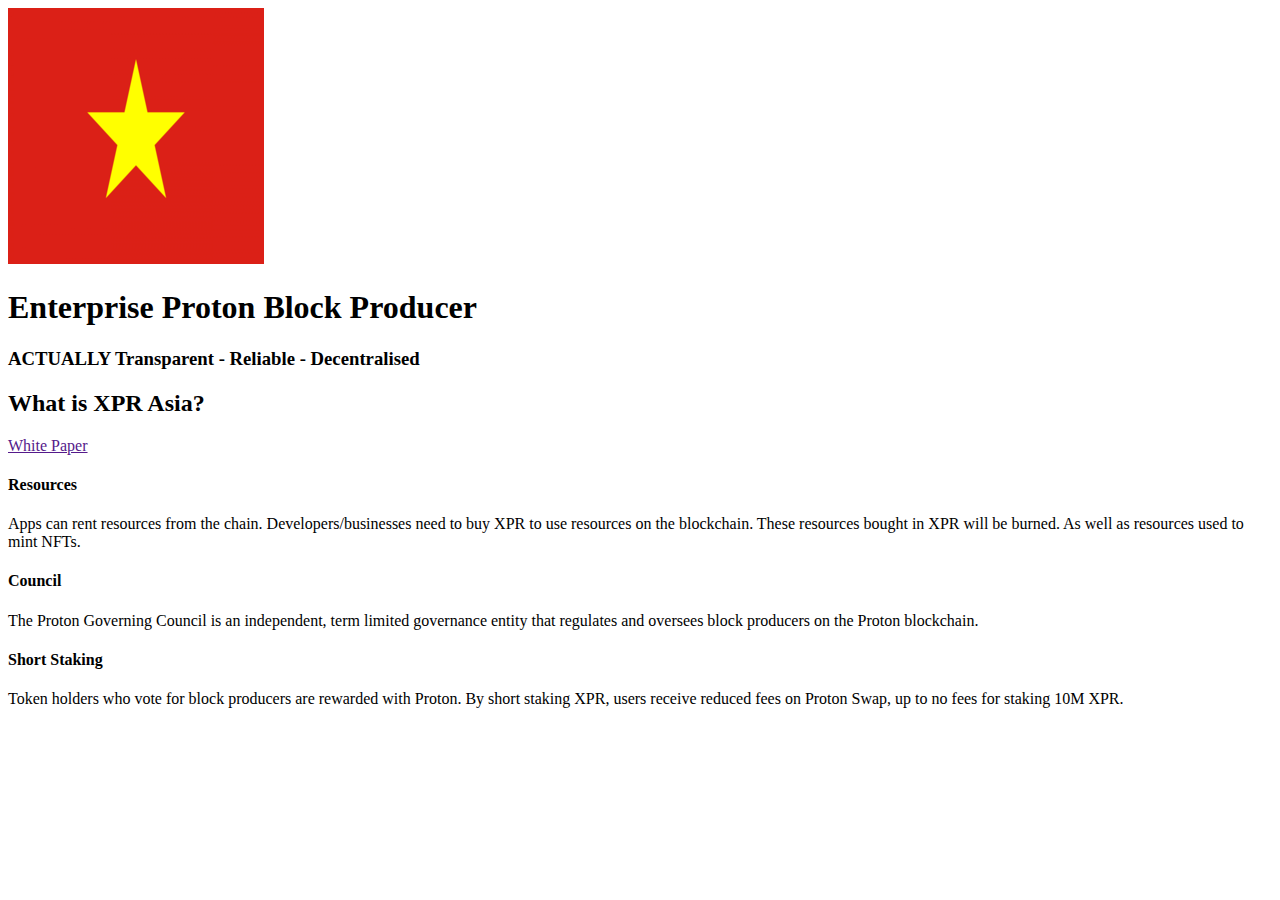
==== index.html @ 448cb106 "Add files via upload" ====
<!DOCTYPE html>
<html lang="en" dir="ltr">
  <head>
    <meta charset="utf-8">
    <title>* | XPRAsia Block Producer</title>
    <meta name="application-name" content="XPRAsia"/>
    <meta name="description" content="XPRAsia has been producing blocks for the Proton XPRAsia since 2021.">
    <meta name="keywords" content="crypto, cryptocurrency, proton, xpr">
    <meta name="author" content="XPRAsia">
    <meta name="theme-color" content="#603dd0">
    <meta name="viewport" content="width=device-width, initial-scale=1.0">
    <meta name="application-name" content="XPRAsia"/>
    <meta name="msapplication-TileColor" content="#00000" />
    <link rel="stylesheet" href="assets/css/core.css?v=1.0.1">
  </head>
  <body>
    <header>
      <img class="logo" src="Vietnamflag_256x256.jpg" alt="Asia.jpg">
      <div class="container-mid">
        <h1>Enterprise Proton Block Producer</h1>
        <h3>ACTUALLY Transparent - Reliable - Decentralised</h3>
        <div class="button-area">
         
        </div>
      </div>
    </header>
    <section class="whitepaper">
      <div class="container">
        <h2>What is XPR Asia?</h2>
        <span class="line"></span>
        <a class="btn btn-primary btn-small" href="">White Paper</a>

        <div class="cards">
          <div class="card">
            <h4>Resources</h4>
            <p>Apps can rent resources from the chain. Developers/businesses need to buy XPR to use resources on the blockchain. These resources bought in XPR will be burned. As well as resources used to mint NFTs.</p>
          </div>

          <div class="card">
            <h4>Council</h4>
            <p>The Proton Governing Council is an independent, term limited governance entity that regulates and oversees block producers on the Proton blockchain.</p>
          </div>

          <div class="card">
            <h4>Short Staking</h4>
            <p>Token holders who vote for block producers are rewarded with Proton. By short staking XPR, users receive reduced fees on Proton Swap, up to no fees for staking 10M XPR.</p>
          </div>
        </div>
      </div>
    </section>
  </body>
</html>
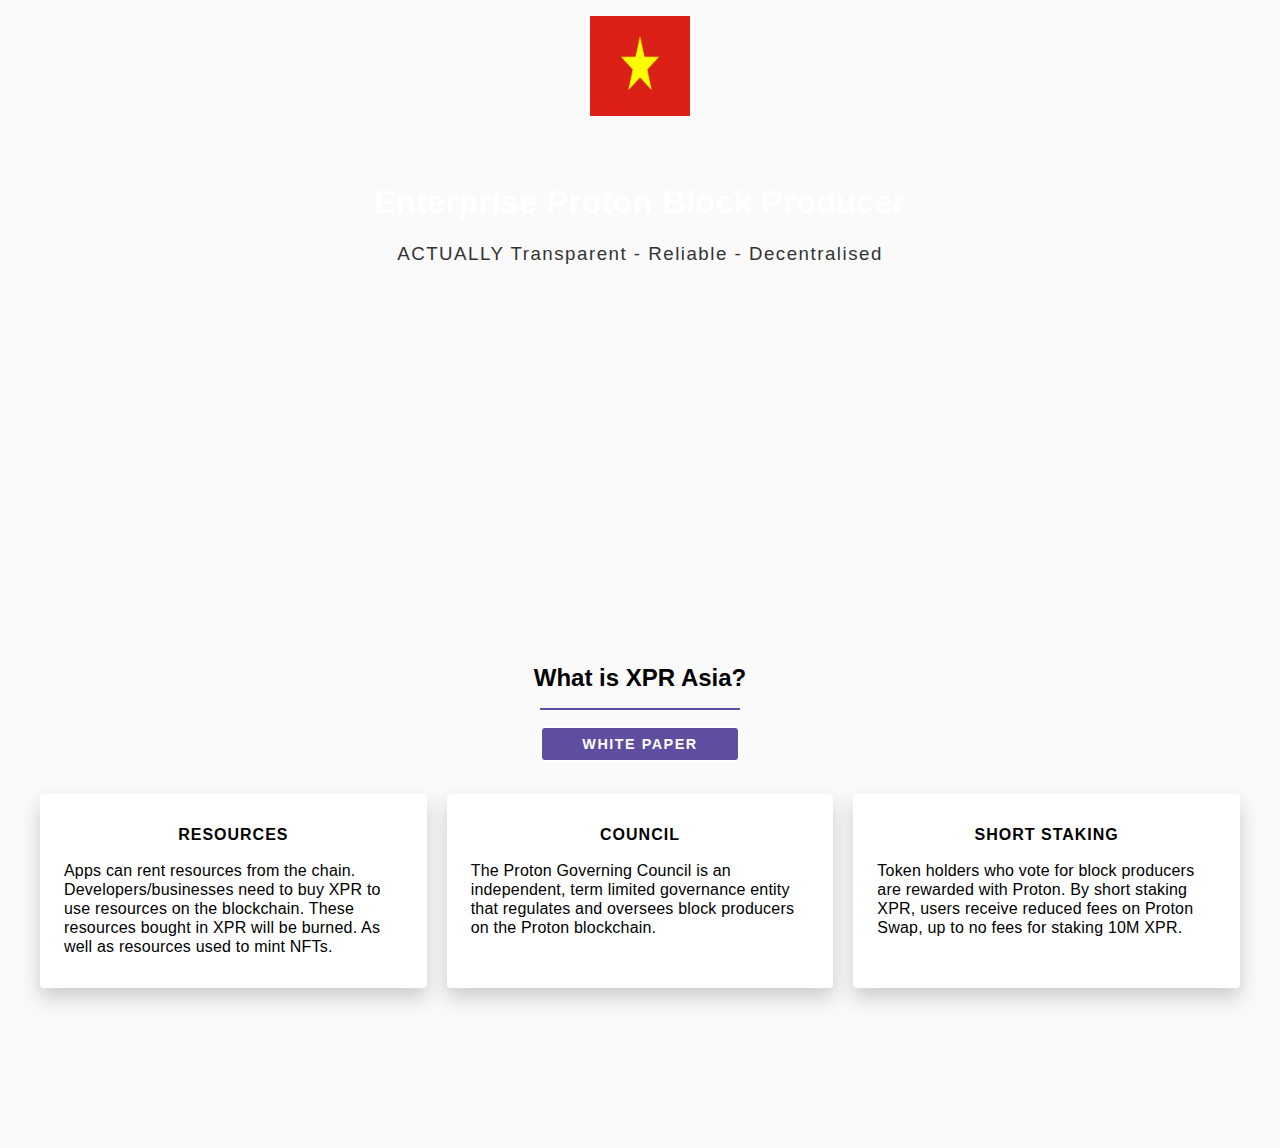
==== commit 1aebeb87: "Update index.html" ====
--- a/index.html
+++ b/index.html
@@ -12,7 +12,7 @@
     <meta name="viewport" content="width=device-width, initial-scale=1.0">
     <meta name="application-name" content="XPRAsia"/>
     <meta name="msapplication-TileColor" content="#00000" />
-    <link rel="stylesheet" href="assets/css/core.css?v=1.0.1">
+    <link rel="stylesheet" href="https://protonasia.github.io/ProtonAsia/core.css">
   </head>
   <body>
     <header>
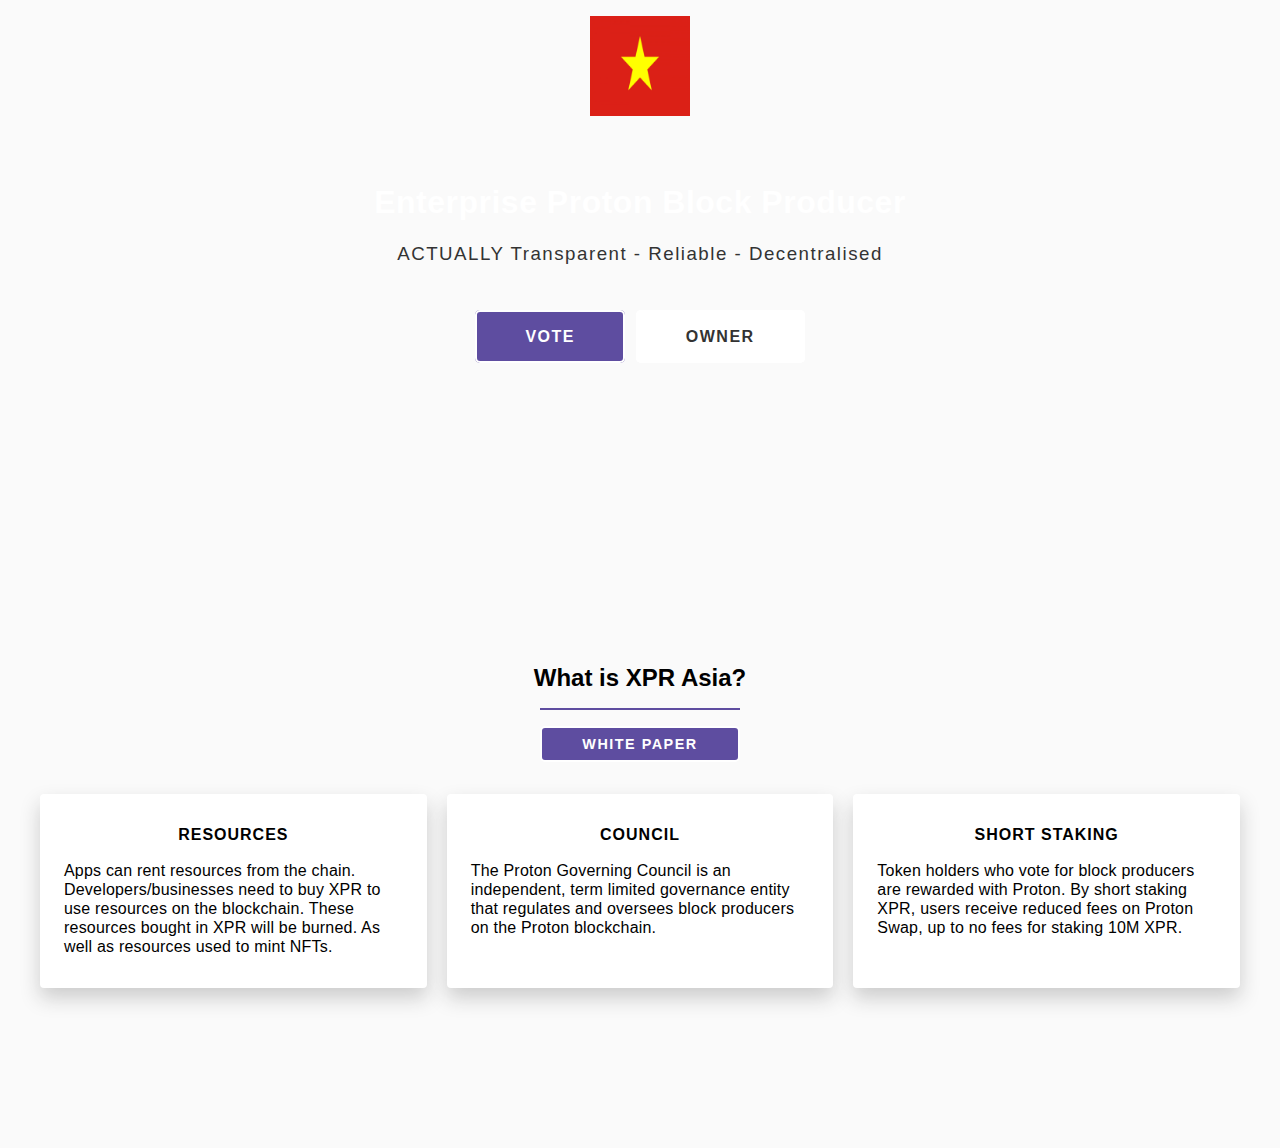
==== commit b73aceed: "Update index.html" ====
--- a/index.html
+++ b/index.html
@@ -20,8 +20,9 @@
       <div class="container-mid">
         <h1>Enterprise Proton Block Producer</h1>
         <h3>ACTUALLY Transparent - Reliable - Decentralised</h3>
-        <div class="button-area">
-         
+               <div class="button-area">
+          <a class="btn btn-primary" href="https://www.protonscan.io/vote?producers=xprasia">Vote</a>
+          <a class="btn btn-secondary" href="https://protonasia.github.io/ProtonAsia/">Owner</a>
         </div>
       </div>
     </header>
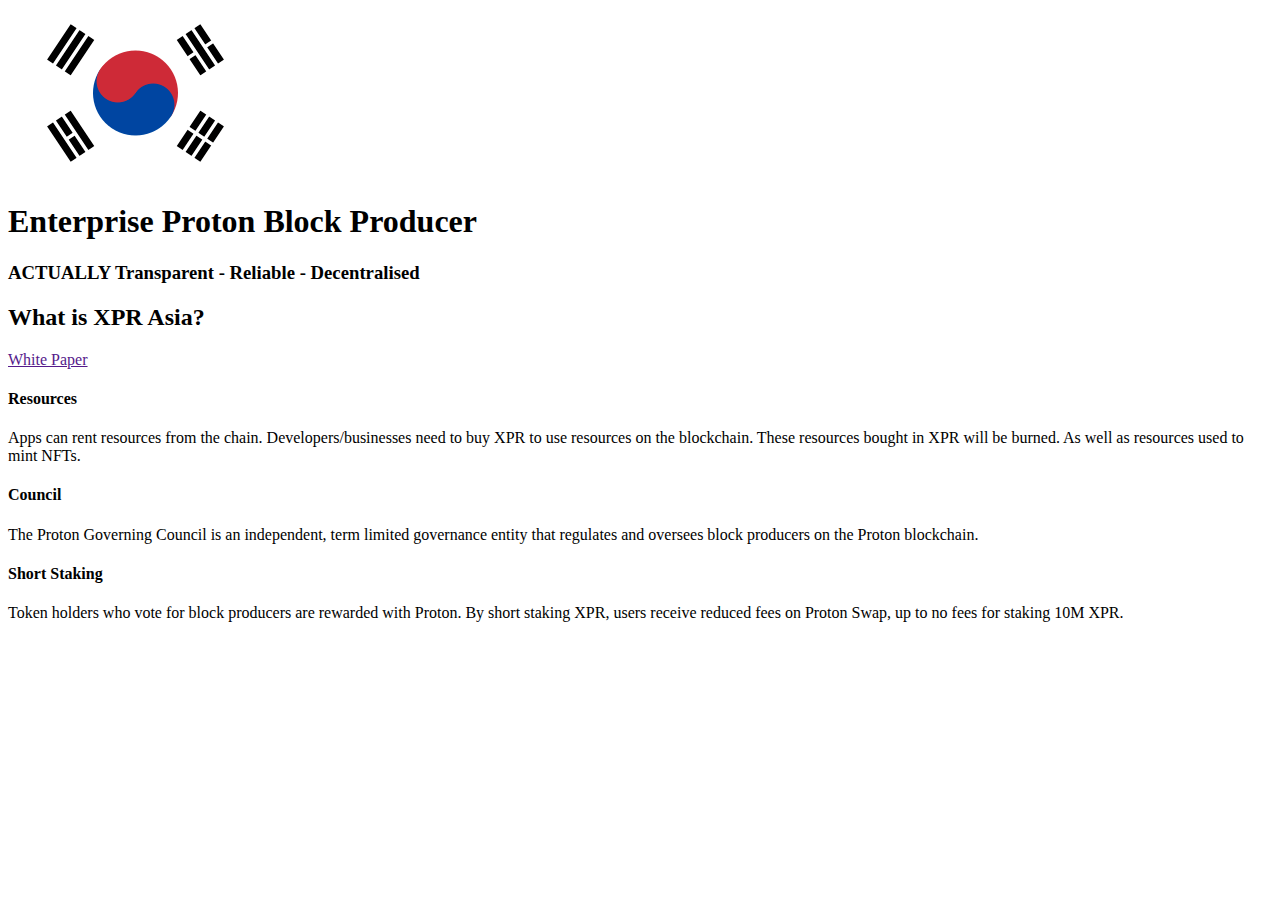
==== commit 688e5b4b: "Add files via upload" ====
--- a/index.html
+++ b/index.html
@@ -12,17 +12,16 @@
     <meta name="viewport" content="width=device-width, initial-scale=1.0">
     <meta name="application-name" content="XPRAsia"/>
     <meta name="msapplication-TileColor" content="#00000" />
-    <link rel="stylesheet" href="https://protonasia.github.io/ProtonAsia/core.css">
+    <link rel="stylesheet" href="assets/css/core.css?v=1.0.1">
   </head>
   <body>
     <header>
-      <img class="logo" src="Vietnamflag_256x256.jpg" alt="Asia.jpg">
+      <img class="logo" src="Flag_of_South_Korea.svg.png" alt="Asia.jpg">
       <div class="container-mid">
         <h1>Enterprise Proton Block Producer</h1>
         <h3>ACTUALLY Transparent - Reliable - Decentralised</h3>
-               <div class="button-area">
-          <a class="btn btn-primary" href="https://www.protonscan.io/vote?producers=xprasia">Vote</a>
-          <a class="btn btn-secondary" href="https://protonasia.github.io/ProtonAsia/">Owner</a>
+        <div class="button-area">
+
         </div>
       </div>
     </header>
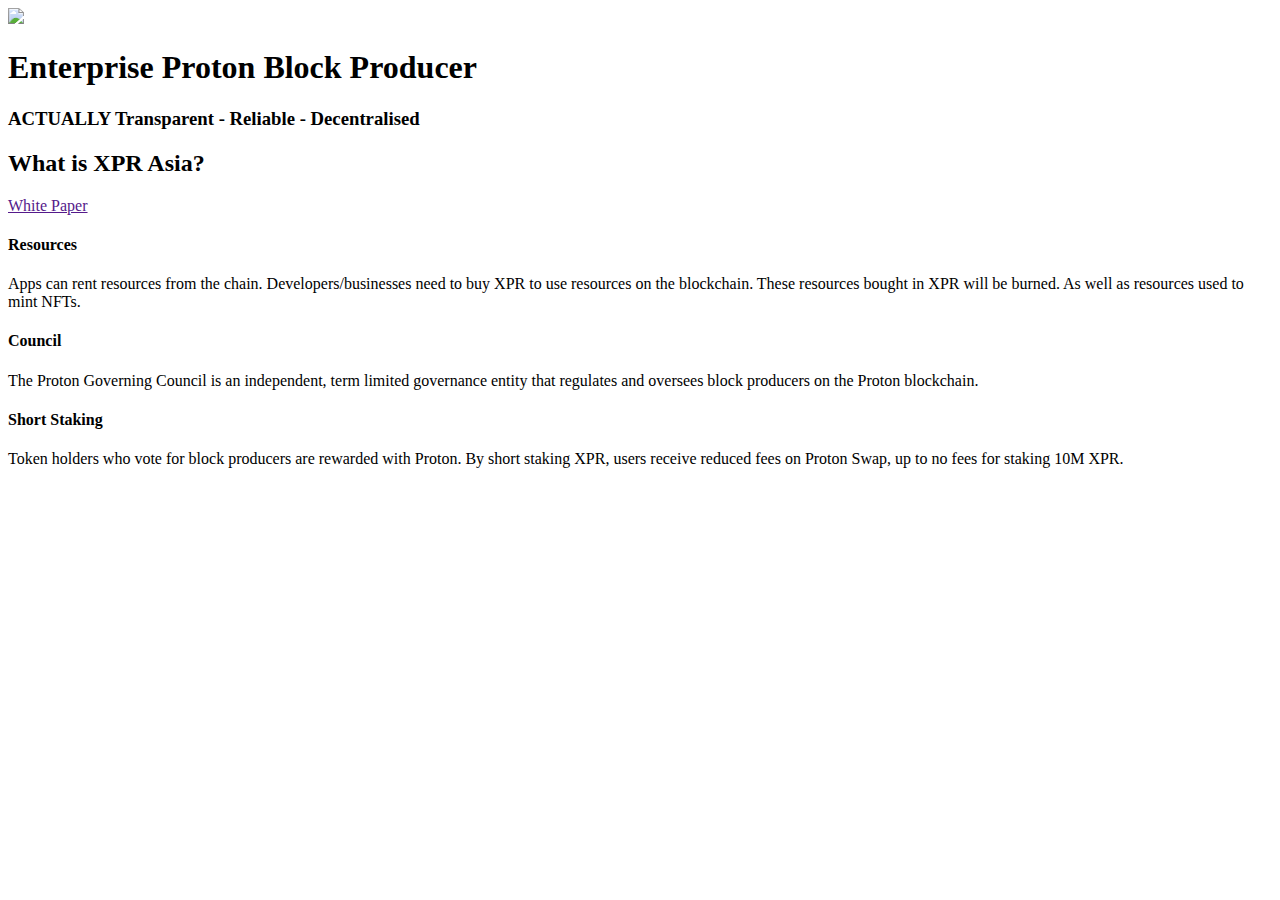
==== commit a28f5cd5: "Update index.html" ====
--- a/index.html
+++ b/index.html
@@ -16,7 +16,7 @@
   </head>
   <body>
     <header>
-      <img class="logo" src="Flag_of_South_Korea.svg.png" alt="Asia.jpg">
+      <img class="logo" src="https://github.com/ProtonAsia/ProtonAsia/blob/gh-pages/Flag_of_South_Korea.svg.png">
       <div class="container-mid">
         <h1>Enterprise Proton Block Producer</h1>
         <h3>ACTUALLY Transparent - Reliable - Decentralised</h3>
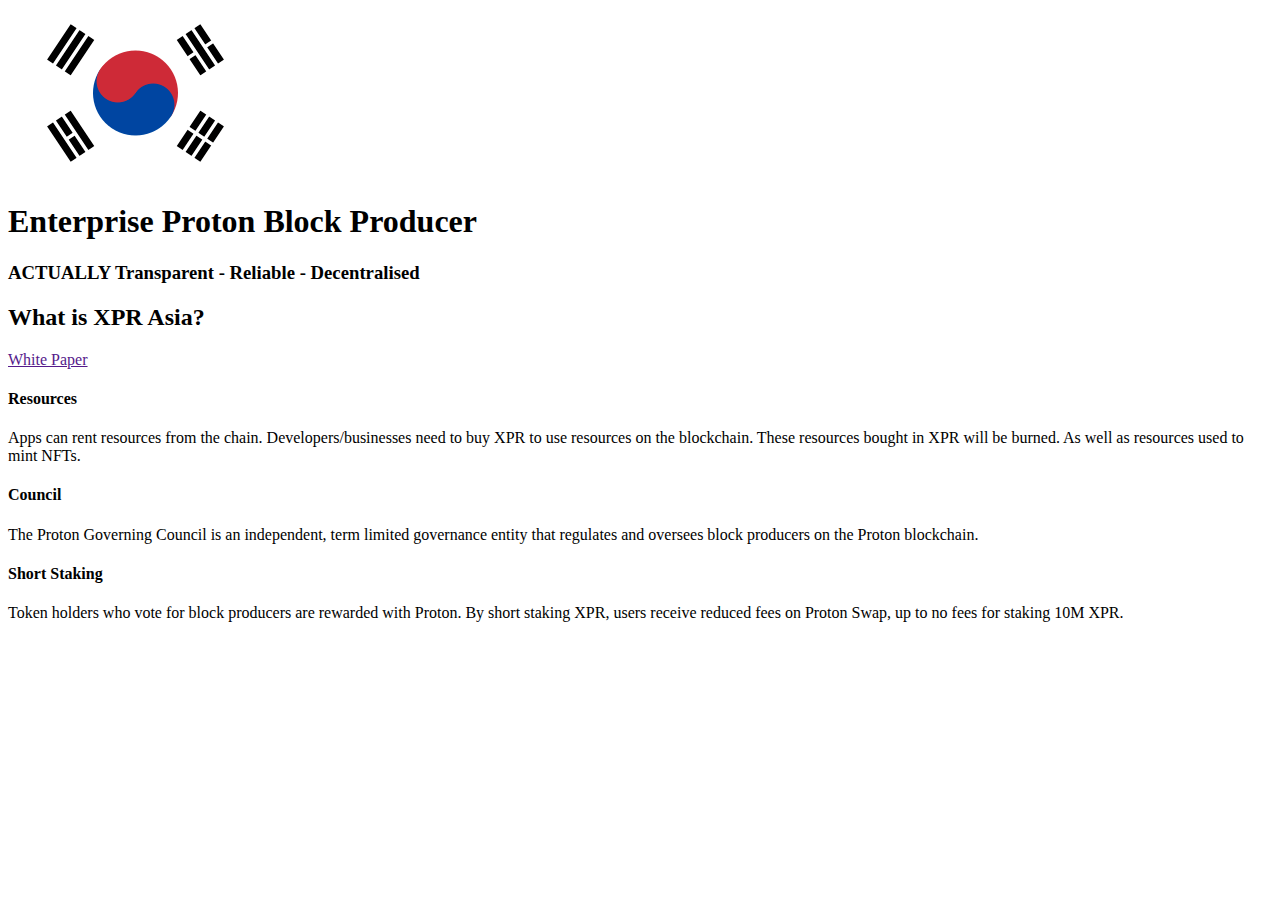
==== commit 785cb29c: "Update index.html" ====
--- a/index.html
+++ b/index.html
@@ -16,7 +16,7 @@
   </head>
   <body>
     <header>
-      <img class="logo" src="https://github.com/ProtonAsia/ProtonAsia/blob/gh-pages/Flag_of_South_Korea.svg.png">
+      <img class="logo" src="Flag_of_South_Korea.svg.png">
       <div class="container-mid">
         <h1>Enterprise Proton Block Producer</h1>
         <h3>ACTUALLY Transparent - Reliable - Decentralised</h3>
